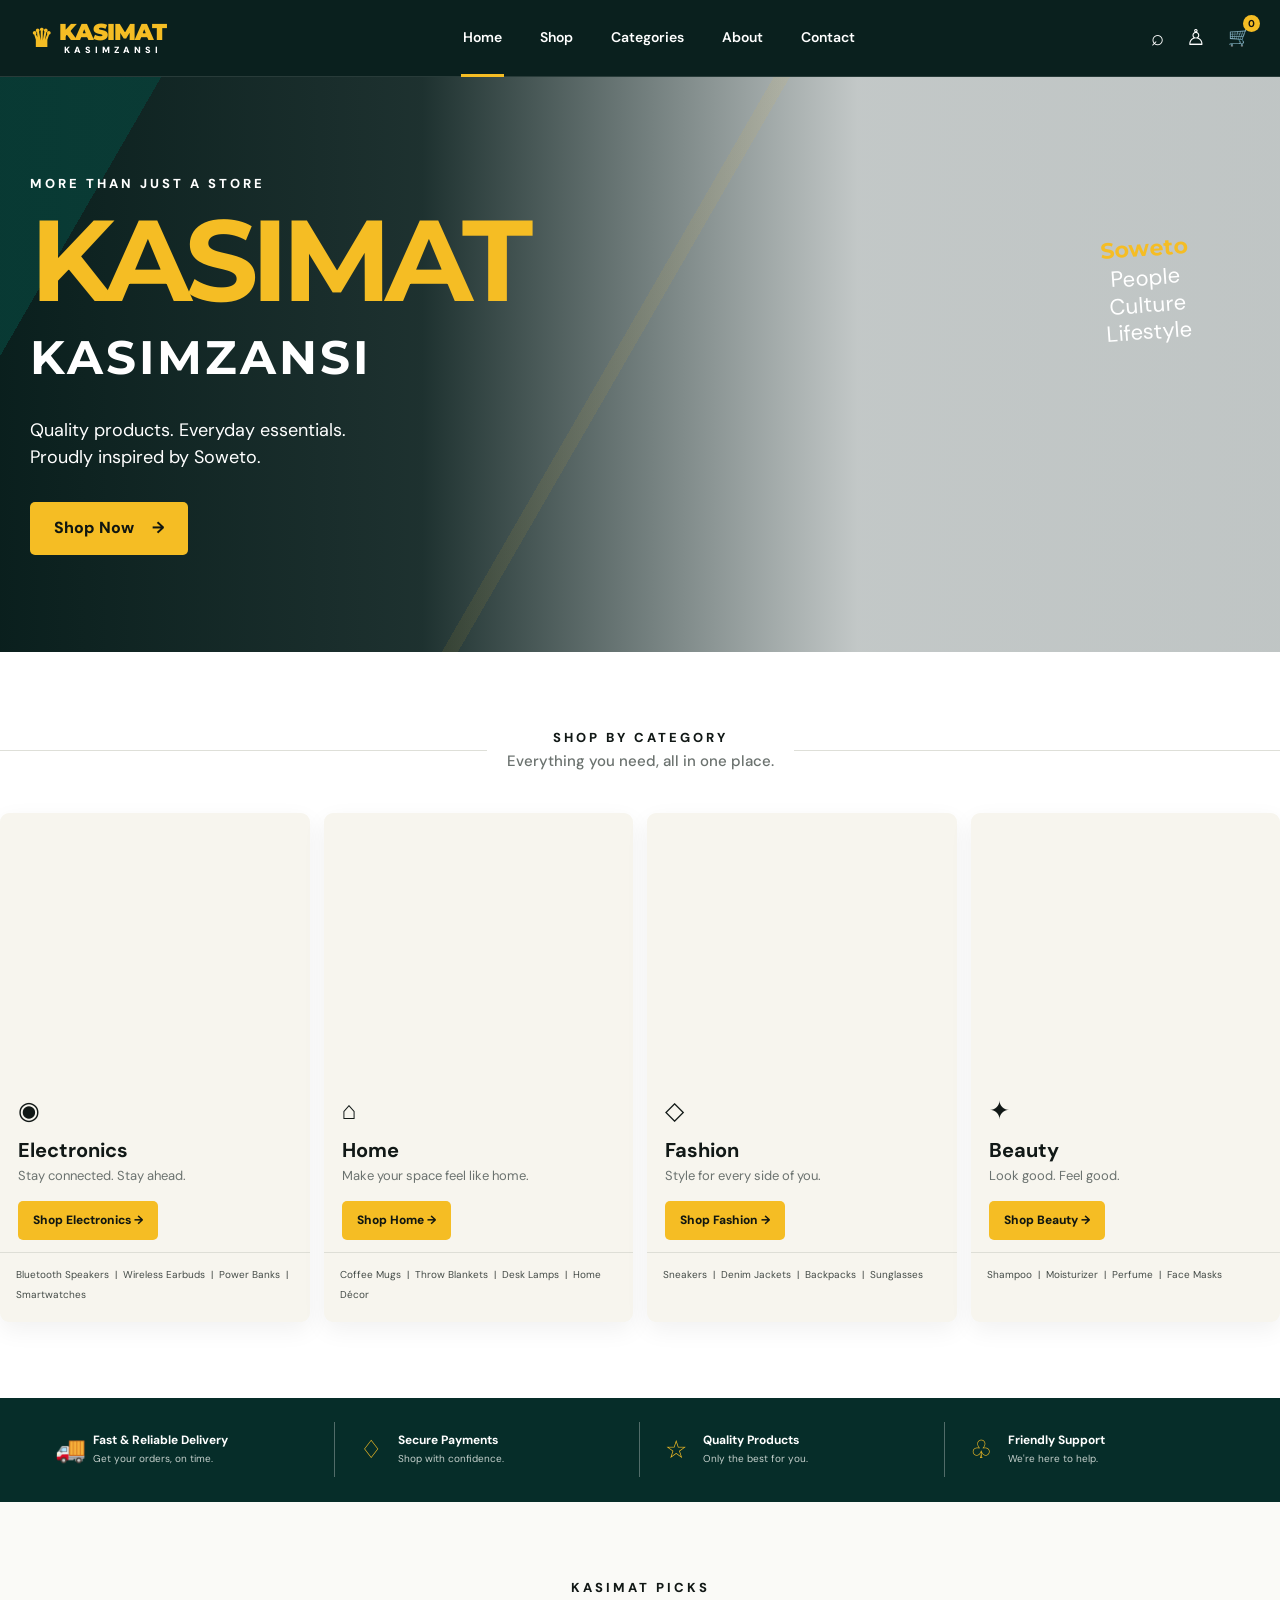
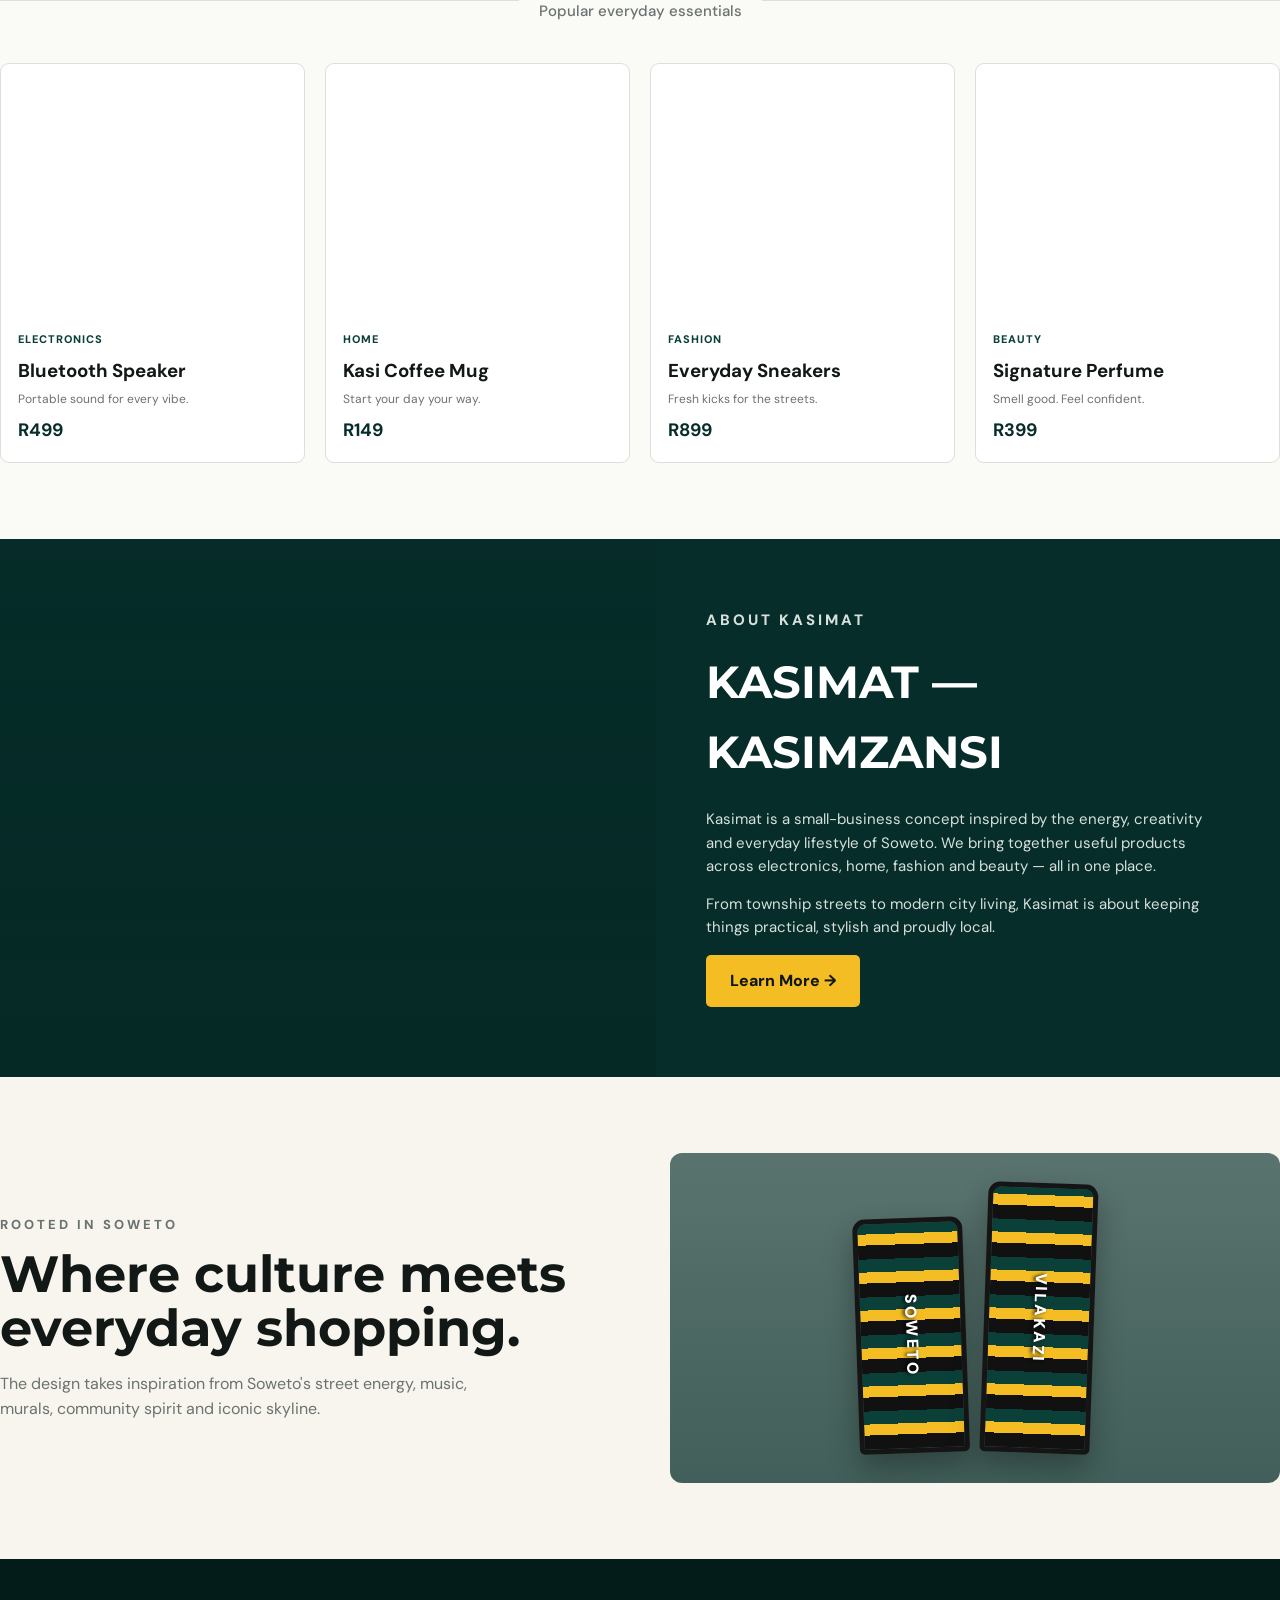
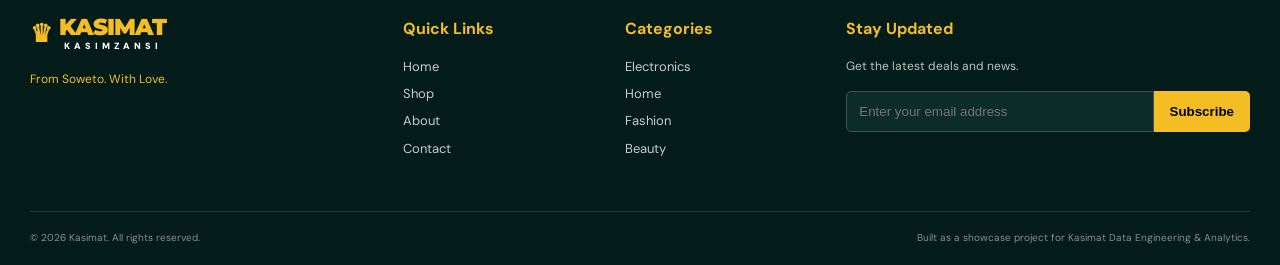
==== 06_websites/kasi_mart_website/index.html @ e02f5aec "Kasi mart new website added." ====
<!DOCTYPE html>
<html lang="en">
<head>
  <meta charset="UTF-8">
  <meta name="viewport" content="width=device-width, initial-scale=1.0">
  <meta name="description" content="Kasimat Kasimzansi — everyday products inspired by Soweto culture and lifestyle.">
  <title>Kasimat | Kasimzansi</title>
  <link rel="preconnect" href="https://fonts.googleapis.com">
  <link rel="preconnect" href="https://fonts.gstatic.com" crossorigin>
  <link href="https://fonts.googleapis.com/css2?family=DM+Sans:wght@400;500;600;700&family=Montserrat:wght@700;800;900&display=swap" rel="stylesheet">
  <link rel="stylesheet" href="style.css">
</head>

<body>
  <header class="site-header">
    <div class="container nav">
      <a href="#home" class="logo" aria-label="Kasimat home">
        <span class="crown">♛</span>
        <span>KASIMAT<small>KASIMZANSI</small></span>
      </a>

      <button class="menu-toggle" aria-label="Open menu">☰</button>

      <nav>
        <a class="active" href="#home">Home</a>
        <a href="#categories">Shop</a>
        <a href="#categories">Categories</a>
        <a href="#about">About</a>
        <a href="#contact">Contact</a>
      </nav>

      <div class="nav-icons">
        <span>⌕</span>
        <span>♙</span>
        <span class="cart">🛒<b>0</b></span>
      </div>
    </div>
  </header>

  <main>
    <section id="home" class="hero">
      <div class="hero-overlay"></div>
      <div class="container hero-content">
        <p class="eyebrow">MORE THAN JUST A STORE</p>
        <h1>KASIMAT</h1>
        <h2>KASIMZANSI</h2>
        <p class="hero-copy">
          Quality products. Everyday essentials.<br>
          Proudly inspired by Soweto.
        </p>
        <a href="#categories" class="btn btn-yellow">Shop Now <span>→</span></a>
      </div>

      <div class="hero-note">
        <strong>Soweto</strong>
        <span>People<br>Culture<br>Lifestyle</span>
      </div>
    </section>

    <section id="categories" class="categories section">
      <div class="section-heading">
        <span></span>
        <div>
          <p class="eyebrow">SHOP BY CATEGORY</p>
          <h2>Everything you need, all in one place.</h2>
        </div>
        <span></span>
      </div>

      <div class="category-grid">
        <article class="category-card">
          <div class="category-image electronics"></div>
          <div class="category-content">
            <span class="category-icon">◉</span>
            <h3>Electronics</h3>
            <p>Stay connected. Stay ahead.</p>
            <a href="#products" class="btn btn-yellow small">Shop Electronics →</a>
          </div>
          <div class="product-list">Bluetooth Speakers &nbsp;|&nbsp; Wireless Earbuds &nbsp;|&nbsp; Power Banks &nbsp;|&nbsp; Smartwatches</div>
        </article>

        <article class="category-card">
          <div class="category-image home-products"></div>
          <div class="category-content">
            <span class="category-icon">⌂</span>
            <h3>Home</h3>
            <p>Make your space feel like home.</p>
            <a href="#products" class="btn btn-yellow small">Shop Home →</a>
          </div>
          <div class="product-list">Coffee Mugs &nbsp;|&nbsp; Throw Blankets &nbsp;|&nbsp; Desk Lamps &nbsp;|&nbsp; Home Décor</div>
        </article>

        <article class="category-card">
          <div class="category-image fashion"></div>
          <div class="category-content">
            <span class="category-icon">◇</span>
            <h3>Fashion</h3>
            <p>Style for every side of you.</p>
            <a href="#products" class="btn btn-yellow small">Shop Fashion →</a>
          </div>
          <div class="product-list">Sneakers &nbsp;|&nbsp; Denim Jackets &nbsp;|&nbsp; Backpacks &nbsp;|&nbsp; Sunglasses</div>
        </article>

        <article class="category-card">
          <div class="category-image beauty"></div>
          <div class="category-content">
            <span class="category-icon">✦</span>
            <h3>Beauty</h3>
            <p>Look good. Feel good.</p>
            <a href="#products" class="btn btn-yellow small">Shop Beauty →</a>
          </div>
          <div class="product-list">Shampoo &nbsp;|&nbsp; Moisturizer &nbsp;|&nbsp; Perfume &nbsp;|&nbsp; Face Masks</div>
        </article>
      </div>
    </section>

    <section class="service-strip">
      <div class="container service-grid">
        <div><span>🚚</span><strong>Fast & Reliable Delivery</strong><small>Get your orders, on time.</small></div>
        <div><span>♢</span><strong>Secure Payments</strong><small>Shop with confidence.</small></div>
        <div><span>☆</span><strong>Quality Products</strong><small>Only the best for you.</small></div>
        <div><span>♧</span><strong>Friendly Support</strong><small>We're here to help.</small></div>
      </div>
    </section>

    <section id="products" class="products section">
      <div class="section-heading">
        <span></span>
        <div>
          <p class="eyebrow">KASIMAT PICKS</p>
          <h2>Popular everyday essentials</h2>
        </div>
        <span></span>
      </div>

      <div class="product-grid">
        <article class="product-card">
          <div class="product-photo speaker"></div>
          <div class="product-info"><span>Electronics</span><h3>Bluetooth Speaker</h3><p>Portable sound for every vibe.</p><strong>R499</strong></div>
        </article>
        <article class="product-card">
          <div class="product-photo mug"></div>
          <div class="product-info"><span>Home</span><h3>Kasi Coffee Mug</h3><p>Start your day your way.</p><strong>R149</strong></div>
        </article>
        <article class="product-card">
          <div class="product-photo sneakers"></div>
          <div class="product-info"><span>Fashion</span><h3>Everyday Sneakers</h3><p>Fresh kicks for the streets.</p><strong>R899</strong></div>
        </article>
        <article class="product-card">
          <div class="product-photo perfume"></div>
          <div class="product-info"><span>Beauty</span><h3>Signature Perfume</h3><p>Smell good. Feel confident.</p><strong>R399</strong></div>
        </article>
      </div>
    </section>

    <section id="about" class="about">
      <div class="about-photo"></div>
      <div class="about-content">
        <p class="eyebrow">ABOUT KASIMAT</p>
        <h2>KASIMAT — KASIMZANSI</h2>
        <p>
          Kasimat is a small-business concept inspired by the energy, creativity
          and everyday lifestyle of Soweto. We bring together useful products
          across electronics, home, fashion and beauty — all in one place.
        </p>
        <p>
          From township streets to modern city living, Kasimat is about keeping
          things practical, stylish and proudly local.
        </p>
        <a href="#contact" class="btn btn-yellow">Learn More →</a>
      </div>
    </section>

    <section class="culture section">
      <div>
        <p class="eyebrow">ROOTED IN SOWETO</p>
        <h2>Where culture meets everyday shopping.</h2>
        <p>
          The design takes inspiration from Soweto's street energy, music,
          murals, community spirit and iconic skyline.
        </p>
      </div>
      <div class="towers">
        <div class="tower tower-a"><span>SOWETO</span></div>
        <div class="tower tower-b"><span>VILAKAZI</span></div>
      </div>
    </section>
  </main>

  <footer id="contact">
    <div class="container footer-grid">
      <div>
        <a href="#home" class="logo">
          <span class="crown">♛</span>
          <span>KASIMAT<small>KASIMZANSI</small></span>
        </a>
        <p class="footer-tag">From Soweto. With Love.</p>
      </div>

      <div>
        <h4>Quick Links</h4>
        <a href="#home">Home</a>
        <a href="#categories">Shop</a>
        <a href="#about">About</a>
        <a href="#contact">Contact</a>
      </div>

      <div>
        <h4>Categories</h4>
        <a href="#products">Electronics</a>
        <a href="#products">Home</a>
        <a href="#products">Fashion</a>
        <a href="#products">Beauty</a>
      </div>

      <div>
        <h4>Stay Updated</h4>
        <p>Get the latest deals and news.</p>
        <form class="newsletter" onsubmit="return false;">
          <input type="email" placeholder="Enter your email address" aria-label="Email address">
          <button type="submit">Subscribe</button>
        </form>
      </div>
    </div>

    <div class="container footer-bottom">
      <span>© 2026 Kasimat. All rights reserved.</span>
      <span>Built as a showcase project for Kasimat Data Engineering & Analytics.</span>
    </div>
  </footer>
</body>
</html>
---- 06_websites/kasi_mart_website/style.css ----
:root {
  --green: #062d29;
  --green-2: #0b4039;
  --gold: #f5bd24;
  --cream: #f7f5ee;
  --white: #ffffff;
  --ink: #111816;
  --muted: #6b726f;
  --border: #dedfd8;
  --max: 1220px;
}

* { box-sizing: border-box; margin: 0; padding: 0; }

html { scroll-behavior: smooth; }

body {
  font-family: "DM Sans", Arial, sans-serif;
  color: var(--ink);
  background: var(--white);
  line-height: 1.55;
}

a { color: inherit; text-decoration: none; }

.container {
  width: min(var(--max), calc(100% - 48px));
  margin: 0 auto;
}

.site-header {
  position: sticky;
  top: 0;
  z-index: 20;
  background: rgba(3, 25, 23, .97);
  color: white;
  border-bottom: 1px solid rgba(255,255,255,.12);
}

.nav {
  height: 76px;
  display: flex;
  align-items: center;
  justify-content: space-between;
  gap: 28px;
}

.logo {
  display: inline-flex;
  align-items: center;
  gap: 8px;
  color: var(--gold);
  font-family: Montserrat, sans-serif;
  font-size: 23px;
  font-weight: 900;
  letter-spacing: -1px;
  line-height: .9;
}

.logo small {
  display: block;
  color: white;
  font-family: "DM Sans", sans-serif;
  font-size: 9px;
  letter-spacing: 4px;
  text-align: center;
  margin-top: 4px;
}

.crown { font-size: 25px; }

.nav nav { display: flex; gap: 34px; }

.nav nav a {
  padding: 28px 2px 25px;
  font-size: 14px;
  font-weight: 600;
  border-bottom: 3px solid transparent;
}

.nav nav a:hover, .nav nav a.active { border-color: var(--gold); }

.nav-icons { display: flex; align-items: center; gap: 22px; font-size: 22px; }

.cart { position: relative; font-size: 18px; }
.cart b {
  position: absolute;
  top: -9px;
  right: -10px;
  background: var(--gold);
  color: #111;
  border-radius: 50%;
  font-size: 10px;
  min-width: 17px;
  height: 17px;
  display: grid;
  place-items: center;
}

.menu-toggle { display: none; background: none; color: white; border: 0; font-size: 25px; }

.hero {
  min-height: 575px;
  position: relative;
  overflow: hidden;
  color: white;
  display: flex;
  align-items: center;
  background:
    linear-gradient(90deg, rgba(2,24,22,.97) 0%, rgba(2,24,22,.89) 33%, rgba(2,24,22,.24) 67%, rgba(2,24,22,.25) 100%),
    url("https://images.unsplash.com/photo-1531651008558-ed0788b61f8e?auto=format&fit=crop&w=2000&q=85")
    center/cover;
}

.hero:after {
  content: "";
  position: absolute;
  inset: 0;
  background:
    linear-gradient(120deg, transparent 0 48%, rgba(245,189,36,.08) 48% 49%, transparent 49%),
    linear-gradient(300deg, transparent 0 90%, rgba(8,64,57,.8) 90%);
  pointer-events: none;
}

.hero-content { position: relative; z-index: 2; padding: 80px 0; }

.eyebrow {
  font-size: 13px;
  font-weight: 800;
  letter-spacing: 3px;
}

.hero h1 {
  color: var(--gold);
  font-family: Montserrat, sans-serif;
  font-size: clamp(64px, 9vw, 122px);
  line-height: .9;
  letter-spacing: -7px;
  margin: 14px 0 0;
}

.hero h2 {
  font-family: Montserrat, sans-serif;
  font-size: clamp(25px, 4vw, 47px);
  letter-spacing: 3px;
  margin: 10px 0 22px;
}

.hero-copy { font-size: 18px; margin-bottom: 30px; }

.hero-note {
  position: absolute;
  z-index: 3;
  right: 7%;
  top: 27%;
  color: white;
  transform: rotate(-4deg);
  text-align: center;
}

.hero-note strong {
  display: block;
  color: var(--gold);
  font-family: Montserrat, sans-serif;
  font-size: 22px;
}

.hero-note span { font-family: "DM Sans", sans-serif; font-size: 22px; line-height: 1.1; }

.btn {
  display: inline-flex;
  align-items: center;
  justify-content: center;
  gap: 18px;
  border: 0;
  border-radius: 5px;
  padding: 14px 24px;
  font-weight: 800;
  cursor: pointer;
  transition: .2s ease;
}

.btn:hover { transform: translateY(-2px); }

.btn-yellow { background: var(--gold); color: #101611; }
.btn.small { padding: 10px 15px; font-size: 12px; margin-top: 15px; }

.section { padding: 76px 0; }

.section-heading {
  display: grid;
  grid-template-columns: 1fr auto 1fr;
  align-items: center;
  gap: 20px;
  margin-bottom: 40px;
  text-align: center;
}

.section-heading > span { height: 1px; background: var(--border); }

.section-heading h2 {
  font-size: 15px;
  color: var(--muted);
  font-weight: 500;
  margin-top: 2px;
}

.category-grid { display: grid; grid-template-columns: repeat(4, 1fr); gap: 14px; }

.category-card {
  border-radius: 9px;
  overflow: hidden;
  background: var(--cream);
  box-shadow: 0 8px 25px rgba(0,0,0,.06);
}

.category-image { height: 260px; background-position: center; background-size: cover; }

.electronics {
  background-image: url("https://images.unsplash.com/photo-1608043152269-423dbba4e7e1?auto=format&fit=crop&w=900&q=85");
}
.home-products {
  background-image: url("https://images.unsplash.com/photo-1513506003901-1e6a229e2d15?auto=format&fit=crop&w=900&q=85");
}
.fashion {
  background-image: url("https://images.unsplash.com/photo-1523398002811-999ca8dec234?auto=format&fit=crop&w=900&q=85");
}
.beauty {
  background-image: url("https://images.unsplash.com/photo-1596462502278-27bfdc403348?auto=format&fit=crop&w=900&q=85");
}

.category-content { padding: 19px 18px 12px; }
.category-icon { font-size: 25px; }
.category-content h3 { font-size: 20px; margin-top: 4px; }
.category-content p { color: var(--muted); font-size: 13px; }

.product-list {
  padding: 12px 16px 17px;
  border-top: 1px solid #deded6;
  color: #444b47;
  font-size: 10px;
  line-height: 2;
}

.service-strip { background: var(--green); color: white; }

.service-grid {
  min-height: 104px;
  display: grid;
  grid-template-columns: repeat(4, 1fr);
  align-items: center;
}

.service-grid > div {
  min-height: 55px;
  display: grid;
  grid-template-columns: 38px 1fr;
  grid-template-rows: auto auto;
  align-content: center;
  padding: 0 25px;
  border-right: 1px solid rgba(255,255,255,.3);
}

.service-grid > div:last-child { border-right: 0; }

.service-grid span {
  grid-row: 1 / 3;
  font-size: 25px;
  color: var(--gold);
  align-self: center;
}

.service-grid strong { font-size: 12px; }
.service-grid small { font-size: 10px; color: #c5d0cc; }

.products { background: #fafaf7; }

.product-grid { display: grid; grid-template-columns: repeat(4, 1fr); gap: 20px; }

.product-card {
  background: white;
  border: 1px solid var(--border);
  border-radius: 9px;
  overflow: hidden;
}

.product-photo { height: 245px; background-position: center; background-size: cover; }

.speaker { background-image: url("https://images.unsplash.com/photo-1608043152269-423dbba4e7e1?auto=format&fit=crop&w=700&q=85"); }
.mug { background-image: url("https://images.unsplash.com/photo-1514228742587-6b1558fcca3d?auto=format&fit=crop&w=700&q=85"); }
.sneakers { background-image: url("https://images.unsplash.com/photo-1542291026-7eec264c27ff?auto=format&fit=crop&w=700&q=85"); }
.perfume { background-image: url("https://images.unsplash.com/photo-1541643600914-78b084683601?auto=format&fit=crop&w=700&q=85"); }

.product-info { padding: 17px; }
.product-info span { color: var(--green-2); font-size: 11px; font-weight: 800; text-transform: uppercase; letter-spacing: 1px; }
.product-info h3 { margin: 5px 0; }
.product-info p { color: var(--muted); font-size: 12px; margin-bottom: 8px; }
.product-info strong { font-size: 18px; color: var(--green); }

.about {
  min-height: 430px;
  display: grid;
  grid-template-columns: 1.05fr 1fr;
  background: var(--green);
  color: white;
}

.about-photo {
  min-height: 430px;
  background:
    linear-gradient(rgba(2,30,27,.08), rgba(2,30,27,.25)),
    url("https://images.unsplash.com/photo-1529156069898-49953e39b3ac?auto=format&fit=crop&w=1100&q=85")
    center/cover;
}

.about-content { padding: 70px 8%; align-self: center; }
.about-content h2 { font-family: Montserrat, sans-serif; font-size: clamp(27px, 4vw, 45px); margin: 12px 0 22px; }
.about-content p { max-width: 570px; color: #d6e0dc; margin-bottom: 15px; font-size: 15px; }

.culture {
  display: grid;
  grid-template-columns: 1fr 1fr;
  gap: 60px;
  align-items: center;
  background: var(--cream);
}

.culture h2 {
  font-family: Montserrat, sans-serif;
  font-size: clamp(30px, 4vw, 52px);
  line-height: 1.05;
  margin: 12px 0 18px;
}

.culture p { max-width: 520px; color: var(--muted); }

.towers {
  min-height: 300px;
  display: flex;
  justify-content: center;
  align-items: end;
  gap: 18px;
  padding: 30px;
  background:
    linear-gradient(rgba(5,45,41,.65), rgba(5,45,41,.75)),
    url("https://images.unsplash.com/photo-1539650116574-75c0c6d73f6e?auto=format&fit=crop&w=1100&q=85")
    center/cover;
  border-radius: 12px;
  overflow: hidden;
}

.tower {
  width: 110px;
  height: 235px;
  border-radius: 12px 12px 5px 5px;
  background: repeating-linear-gradient(0deg, #111 0 14px, #f5bd24 14px 25px, #0b4039 25px 38px);
  border: 5px solid #151515;
  box-shadow: 0 15px 30px rgba(0,0,0,.3);
  display: grid;
  place-items: center;
  transform: rotate(-2deg);
}

.tower-b { height: 270px; transform: rotate(2deg); }
.tower span {
  color: white;
  font-weight: 900;
  font-size: 16px;
  letter-spacing: 2px;
  writing-mode: vertical-rl;
  text-shadow: 0 2px 4px #000;
}

footer {
  background: #031c1a;
  color: white;
  padding: 58px 0 20px;
}

.footer-grid { display: grid; grid-template-columns: 1.3fr .7fr .7fr 1.6fr; gap: 45px; }

.footer-grid h4 { color: var(--gold); margin-bottom: 15px; }
.footer-grid > div > a:not(.logo) { display: block; color: #c4cfcb; font-size: 13px; margin: 7px 0; }
.footer-grid p { color: #b8c5c0; font-size: 12px; }

.footer-tag { margin-top: 20px; color: var(--gold) !important; }

.newsletter { display: flex; margin-top: 15px; }
.newsletter input {
  min-width: 0;
  flex: 1;
  border: 1px solid #40524e;
  background: #0b2c29;
  color: white;
  padding: 12px;
  border-radius: 5px 0 0 5px;
}
.newsletter button {
  border: 0;
  padding: 0 16px;
  background: var(--gold);
  font-weight: 800;
  border-radius: 0 5px 5px 0;
}

.footer-bottom {
  border-top: 1px solid rgba(255,255,255,.12);
  margin-top: 45px;
  padding-top: 18px;
  display: flex;
  justify-content: space-between;
  gap: 20px;
  color: #83928d;
  font-size: 10px;
}

@media (max-width: 1050px) {
  .category-grid, .product-grid { grid-template-columns: repeat(2, 1fr); }
  .service-grid { grid-template-columns: repeat(2, 1fr); padding: 15px 0; }
  .service-grid > div:nth-child(2) { border-right: 0; }
  .footer-grid { grid-template-columns: 1fr 1fr; }
}

@media (max-width: 760px) {
  .container { width: min(var(--max), calc(100% - 30px)); }
  .nav nav, .nav-icons { display: none; }
  .menu-toggle { display: block; margin-left: auto; }
  .hero { min-height: 620px; background-position: 62% center; }
  .hero-note { display: none; }
  .hero h1 { letter-spacing: -4px; }
  .category-grid, .product-grid, .about, .culture { grid-template-columns: 1fr; }
  .section { padding: 55px 0; }
  .category-image { height: 220px; }
  .service-grid { grid-template-columns: 1fr; }
  .service-grid > div, .service-grid > div:nth-child(2) { border-right: 0; border-bottom: 1px solid rgba(255,255,255,.18); padding: 13px 15px; }
  .about-photo { min-height: 300px; }
  .about-content { padding: 50px 25px; }
  .footer-grid { grid-template-columns: 1fr 1fr; gap: 30px; }
  .footer-bottom { flex-direction: column; }
}

@media (max-width: 480px) {
  .category-grid, .product-grid, .footer-grid { grid-template-columns: 1fr; }
  .section-heading { grid-template-columns: 1fr; }
  .section-heading > span { display: none; }
  .newsletter { flex-direction: column; gap: 8px; }
  .newsletter input, .newsletter button { border-radius: 5px; min-height: 44px; }
}
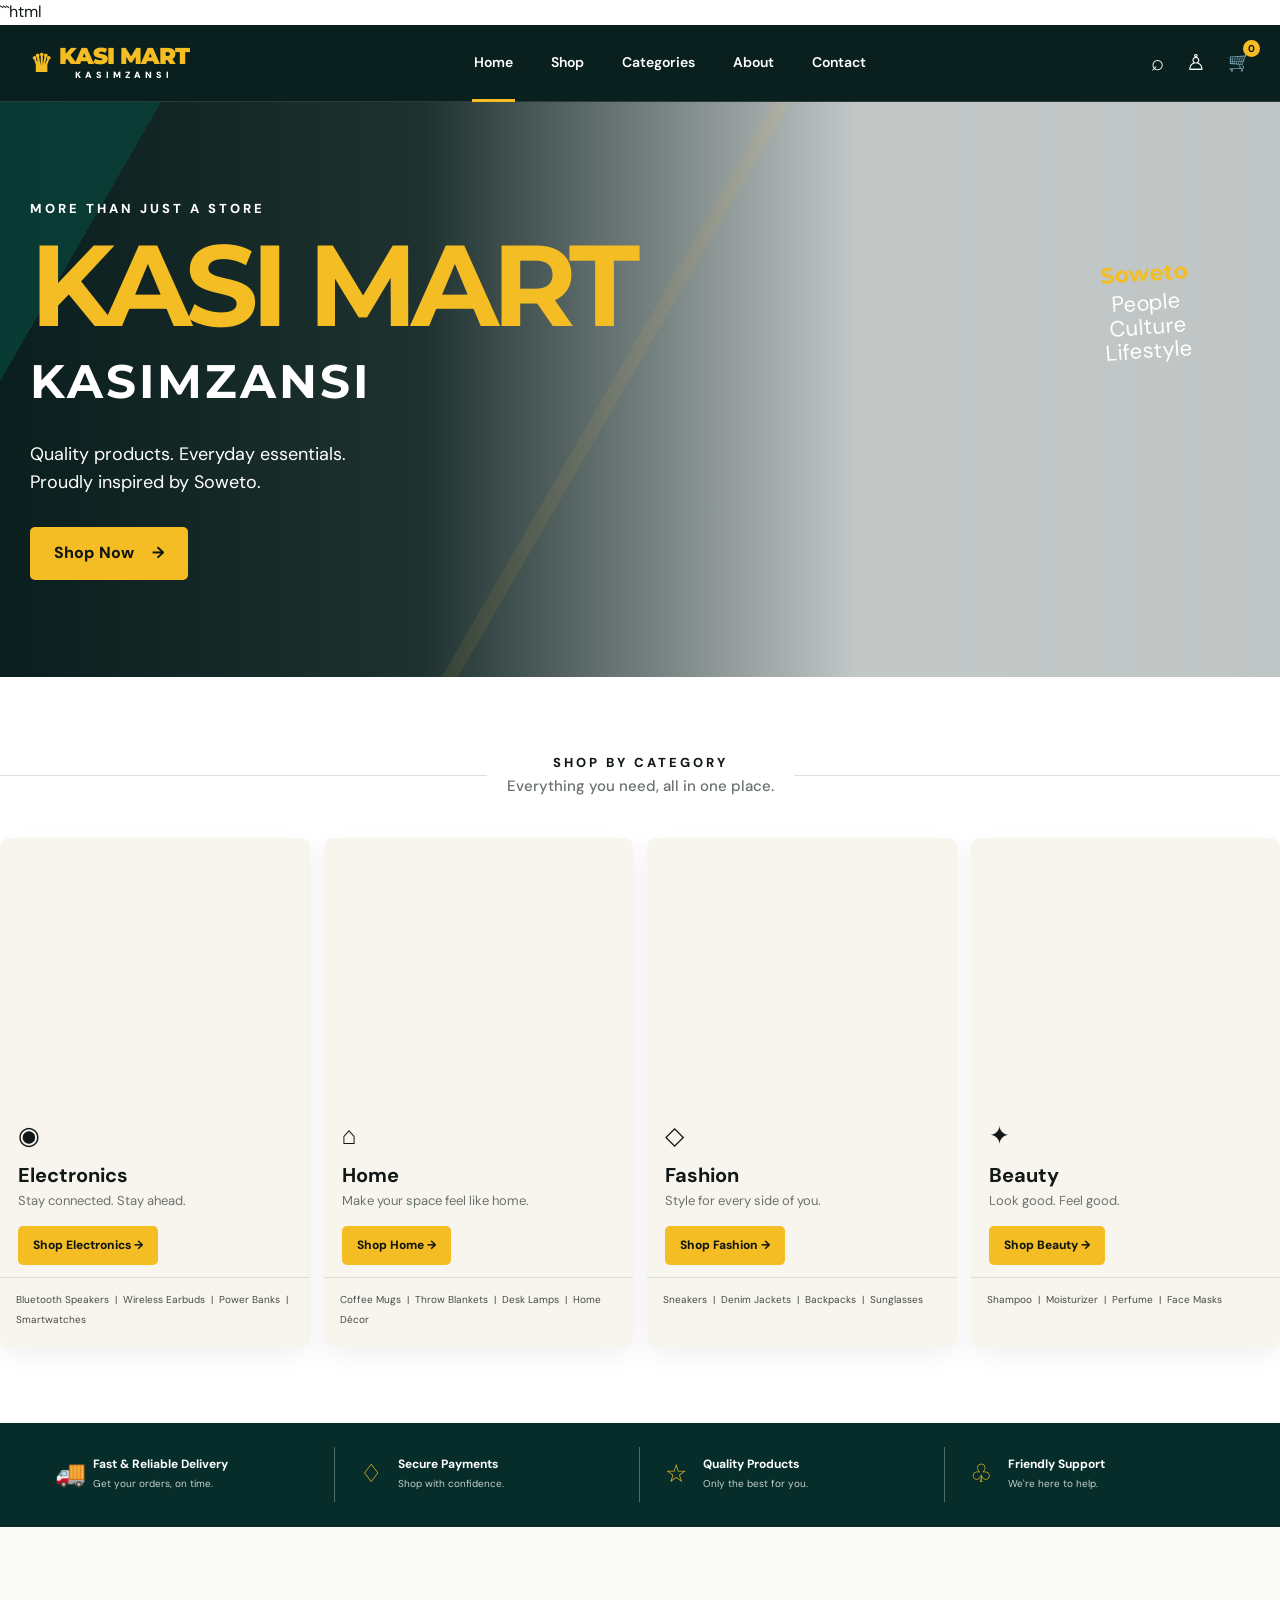
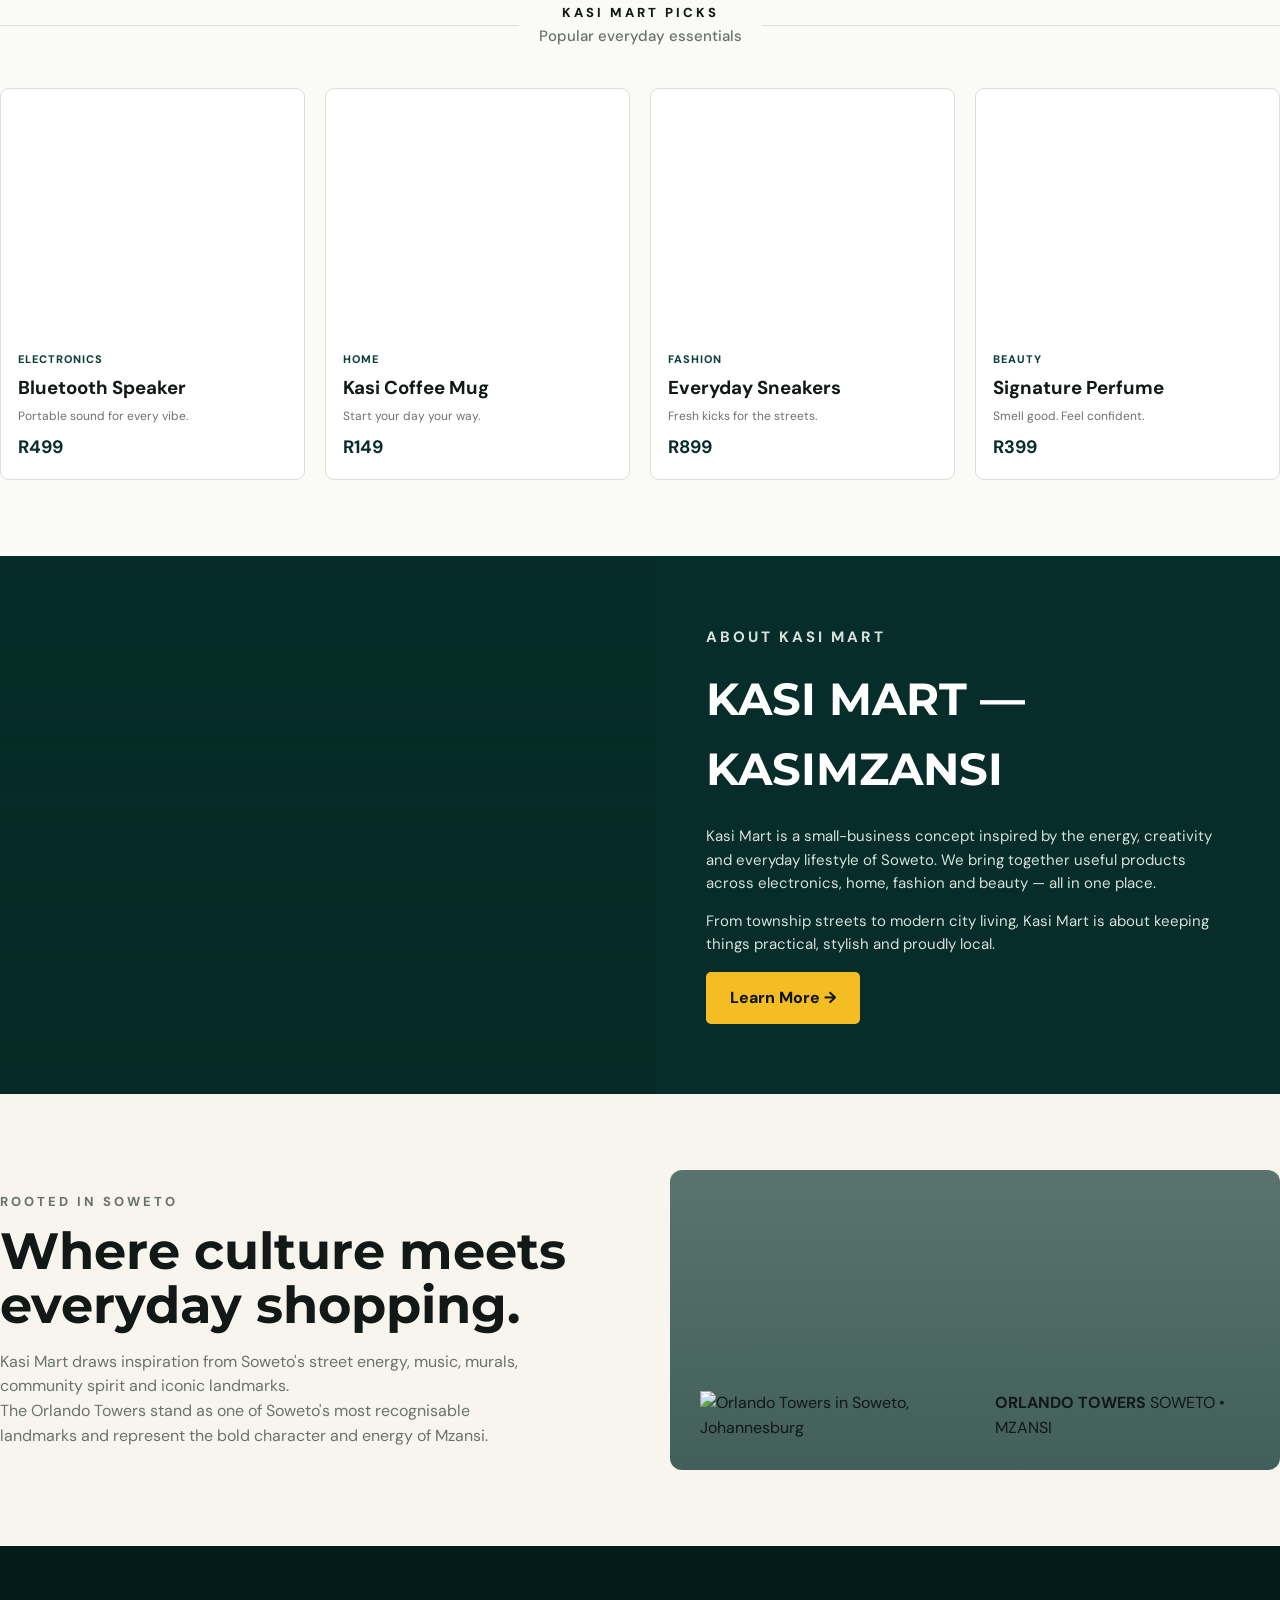
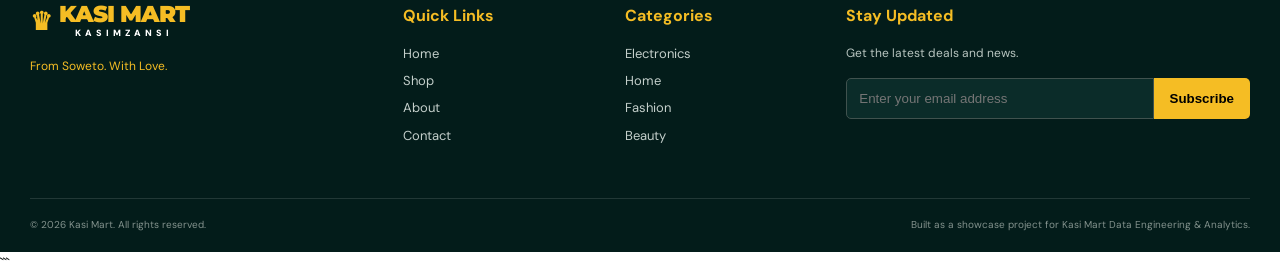
==== commit 1f69c652: "Additional resources." ====
--- a/06_websites/kasi_mart_website/index.html
+++ b/06_websites/kasi_mart_website/index.html
@@ -1,22 +1,34 @@
+```html
 <!DOCTYPE html>
 <html lang="en">
 <head>
   <meta charset="UTF-8">
   <meta name="viewport" content="width=device-width, initial-scale=1.0">
-  <meta name="description" content="Kasimat Kasimzansi — everyday products inspired by Soweto culture and lifestyle.">
-  <title>Kasimat | Kasimzansi</title>
+
+  <meta name="description" content="Kasi Mart Kasimzansi — everyday products inspired by Soweto culture, lifestyle and Mzansi energy.">
+
+  <title>Kasi Mart | Kasimzansi</title>
+
   <link rel="preconnect" href="https://fonts.googleapis.com">
   <link rel="preconnect" href="https://fonts.gstatic.com" crossorigin>
+
   <link href="https://fonts.googleapis.com/css2?family=DM+Sans:wght@400;500;600;700&family=Montserrat:wght@700;800;900&display=swap" rel="stylesheet">
+
   <link rel="stylesheet" href="style.css">
 </head>
 
 <body>
+
+  <!-- HEADER -->
   <header class="site-header">
     <div class="container nav">
-      <a href="#home" class="logo" aria-label="Kasimat home">
+
+      <a href="#home" class="logo" aria-label="Kasi Mart home">
         <span class="crown">♛</span>
-        <span>KASIMAT<small>KASIMZANSI</small></span>
+        <span>
+          KASI MART
+          <small>KASIMZANSI</small>
+        </span>
       </a>
 
       <button class="menu-toggle" aria-label="Open menu">☰</button>
@@ -34,199 +46,469 @@
         <span>♙</span>
         <span class="cart">🛒<b>0</b></span>
       </div>
+
     </div>
   </header>
 
+
   <main>
+
+    <!-- HERO -->
     <section id="home" class="hero">
+
       <div class="hero-overlay"></div>
+
       <div class="container hero-content">
+
         <p class="eyebrow">MORE THAN JUST A STORE</p>
-        <h1>KASIMAT</h1>
+
+        <h1>KASI MART</h1>
+
         <h2>KASIMZANSI</h2>
+
         <p class="hero-copy">
           Quality products. Everyday essentials.<br>
           Proudly inspired by Soweto.
         </p>
-        <a href="#categories" class="btn btn-yellow">Shop Now <span>→</span></a>
+
+        <a href="#categories" class="btn btn-yellow">
+          Shop Now <span>→</span>
+        </a>
+
       </div>
 
       <div class="hero-note">
         <strong>Soweto</strong>
-        <span>People<br>Culture<br>Lifestyle</span>
-      </div>
+        <span>
+          People<br>
+          Culture<br>
+          Lifestyle
+        </span>
+      </div>
+
     </section>
 
+
+    <!-- CATEGORIES -->
     <section id="categories" class="categories section">
+
       <div class="section-heading">
         <span></span>
+
         <div>
           <p class="eyebrow">SHOP BY CATEGORY</p>
           <h2>Everything you need, all in one place.</h2>
         </div>
+
         <span></span>
       </div>
 
+
       <div class="category-grid">
+
+        <!-- ELECTRONICS -->
         <article class="category-card">
+
           <div class="category-image electronics"></div>
+
           <div class="category-content">
+
             <span class="category-icon">◉</span>
+
             <h3>Electronics</h3>
+
             <p>Stay connected. Stay ahead.</p>
-            <a href="#products" class="btn btn-yellow small">Shop Electronics →</a>
-          </div>
-          <div class="product-list">Bluetooth Speakers &nbsp;|&nbsp; Wireless Earbuds &nbsp;|&nbsp; Power Banks &nbsp;|&nbsp; Smartwatches</div>
-        </article>
-
+
+            <a href="#products" class="btn btn-yellow small">
+              Shop Electronics →
+            </a>
+
+          </div>
+
+          <div class="product-list">
+            Bluetooth Speakers &nbsp;|&nbsp;
+            Wireless Earbuds &nbsp;|&nbsp;
+            Power Banks &nbsp;|&nbsp;
+            Smartwatches
+          </div>
+
+        </article>
+
+
+        <!-- HOME -->
         <article class="category-card">
+
           <div class="category-image home-products"></div>
+
           <div class="category-content">
+
             <span class="category-icon">⌂</span>
+
             <h3>Home</h3>
+
             <p>Make your space feel like home.</p>
-            <a href="#products" class="btn btn-yellow small">Shop Home →</a>
-          </div>
-          <div class="product-list">Coffee Mugs &nbsp;|&nbsp; Throw Blankets &nbsp;|&nbsp; Desk Lamps &nbsp;|&nbsp; Home Décor</div>
-        </article>
-
+
+            <a href="#products" class="btn btn-yellow small">
+              Shop Home →
+            </a>
+
+          </div>
+
+          <div class="product-list">
+            Coffee Mugs &nbsp;|&nbsp;
+            Throw Blankets &nbsp;|&nbsp;
+            Desk Lamps &nbsp;|&nbsp;
+            Home Décor
+          </div>
+
+        </article>
+
+
+        <!-- FASHION -->
         <article class="category-card">
+
           <div class="category-image fashion"></div>
+
           <div class="category-content">
+
             <span class="category-icon">◇</span>
+
             <h3>Fashion</h3>
+
             <p>Style for every side of you.</p>
-            <a href="#products" class="btn btn-yellow small">Shop Fashion →</a>
-          </div>
-          <div class="product-list">Sneakers &nbsp;|&nbsp; Denim Jackets &nbsp;|&nbsp; Backpacks &nbsp;|&nbsp; Sunglasses</div>
-        </article>
-
+
+            <a href="#products" class="btn btn-yellow small">
+              Shop Fashion →
+            </a>
+
+          </div>
+
+          <div class="product-list">
+            Sneakers &nbsp;|&nbsp;
+            Denim Jackets &nbsp;|&nbsp;
+            Backpacks &nbsp;|&nbsp;
+            Sunglasses
+          </div>
+
+        </article>
+
+
+        <!-- BEAUTY -->
         <article class="category-card">
+
           <div class="category-image beauty"></div>
+
           <div class="category-content">
+
             <span class="category-icon">✦</span>
+
             <h3>Beauty</h3>
+
             <p>Look good. Feel good.</p>
-            <a href="#products" class="btn btn-yellow small">Shop Beauty →</a>
-          </div>
-          <div class="product-list">Shampoo &nbsp;|&nbsp; Moisturizer &nbsp;|&nbsp; Perfume &nbsp;|&nbsp; Face Masks</div>
-        </article>
-      </div>
+
+            <a href="#products" class="btn btn-yellow small">
+              Shop Beauty →
+            </a>
+
+          </div>
+
+          <div class="product-list">
+            Shampoo &nbsp;|&nbsp;
+            Moisturizer &nbsp;|&nbsp;
+            Perfume &nbsp;|&nbsp;
+            Face Masks
+          </div>
+
+        </article>
+
+      </div>
+
     </section>
 
+
+    <!-- SERVICE STRIP -->
     <section class="service-strip">
+
       <div class="container service-grid">
-        <div><span>🚚</span><strong>Fast & Reliable Delivery</strong><small>Get your orders, on time.</small></div>
-        <div><span>♢</span><strong>Secure Payments</strong><small>Shop with confidence.</small></div>
-        <div><span>☆</span><strong>Quality Products</strong><small>Only the best for you.</small></div>
-        <div><span>♧</span><strong>Friendly Support</strong><small>We're here to help.</small></div>
-      </div>
+
+        <div>
+          <span>🚚</span>
+          <strong>Fast & Reliable Delivery</strong>
+          <small>Get your orders, on time.</small>
+        </div>
+
+        <div>
+          <span>♢</span>
+          <strong>Secure Payments</strong>
+          <small>Shop with confidence.</small>
+        </div>
+
+        <div>
+          <span>☆</span>
+          <strong>Quality Products</strong>
+          <small>Only the best for you.</small>
+        </div>
+
+        <div>
+          <span>♧</span>
+          <strong>Friendly Support</strong>
+          <small>We're here to help.</small>
+        </div>
+
+      </div>
+
     </section>
 
+
+    <!-- PRODUCTS -->
     <section id="products" class="products section">
+
       <div class="section-heading">
+
         <span></span>
+
         <div>
-          <p class="eyebrow">KASIMAT PICKS</p>
+          <p class="eyebrow">KASI MART PICKS</p>
           <h2>Popular everyday essentials</h2>
         </div>
+
         <span></span>
-      </div>
+
+      </div>
+
 
       <div class="product-grid">
+
+        <!-- SPEAKER -->
         <article class="product-card">
+
           <div class="product-photo speaker"></div>
-          <div class="product-info"><span>Electronics</span><h3>Bluetooth Speaker</h3><p>Portable sound for every vibe.</p><strong>R499</strong></div>
-        </article>
+
+          <div class="product-info">
+            <span>Electronics</span>
+            <h3>Bluetooth Speaker</h3>
+            <p>Portable sound for every vibe.</p>
+            <strong>R499</strong>
+          </div>
+
+        </article>
+
+
+        <!-- MUG -->
         <article class="product-card">
+
           <div class="product-photo mug"></div>
-          <div class="product-info"><span>Home</span><h3>Kasi Coffee Mug</h3><p>Start your day your way.</p><strong>R149</strong></div>
-        </article>
+
+          <div class="product-info">
+            <span>Home</span>
+            <h3>Kasi Coffee Mug</h3>
+            <p>Start your day your way.</p>
+            <strong>R149</strong>
+          </div>
+
+        </article>
+
+
+        <!-- SNEAKERS -->
         <article class="product-card">
+
           <div class="product-photo sneakers"></div>
-          <div class="product-info"><span>Fashion</span><h3>Everyday Sneakers</h3><p>Fresh kicks for the streets.</p><strong>R899</strong></div>
-        </article>
+
+          <div class="product-info">
+            <span>Fashion</span>
+            <h3>Everyday Sneakers</h3>
+            <p>Fresh kicks for the streets.</p>
+            <strong>R899</strong>
+          </div>
+
+        </article>
+
+
+        <!-- PERFUME -->
         <article class="product-card">
+
           <div class="product-photo perfume"></div>
-          <div class="product-info"><span>Beauty</span><h3>Signature Perfume</h3><p>Smell good. Feel confident.</p><strong>R399</strong></div>
-        </article>
-      </div>
+
+          <div class="product-info">
+            <span>Beauty</span>
+            <h3>Signature Perfume</h3>
+            <p>Smell good. Feel confident.</p>
+            <strong>R399</strong>
+          </div>
+
+        </article>
+
+      </div>
+
     </section>
 
+
+    <!-- ABOUT -->
     <section id="about" class="about">
+
       <div class="about-photo"></div>
+
       <div class="about-content">
-        <p class="eyebrow">ABOUT KASIMAT</p>
-        <h2>KASIMAT — KASIMZANSI</h2>
+
+        <p class="eyebrow">ABOUT KASI MART</p>
+
+        <h2>KASI MART — KASIMZANSI</h2>
+
         <p>
-          Kasimat is a small-business concept inspired by the energy, creativity
-          and everyday lifestyle of Soweto. We bring together useful products
-          across electronics, home, fashion and beauty — all in one place.
-        </p>
+          Kasi Mart is a small-business concept inspired by the energy,
+          creativity and everyday lifestyle of Soweto. We bring together
+          useful products across electronics, home, fashion and beauty —
+          all in one place.
+        </p>
+
         <p>
-          From township streets to modern city living, Kasimat is about keeping
-          things practical, stylish and proudly local.
-        </p>
-        <a href="#contact" class="btn btn-yellow">Learn More →</a>
-      </div>
+          From township streets to modern city living, Kasi Mart is about
+          keeping things practical, stylish and proudly local.
+        </p>
+
+        <a href="#contact" class="btn btn-yellow">
+          Learn More →
+        </a>
+
+      </div>
+
     </section>
 
+
+    <!-- SOWETO CULTURE -->
     <section class="culture section">
+
+      <div class="culture-content">
+
+        <p class="eyebrow">ROOTED IN SOWETO</p>
+
+        <h2>Where culture meets everyday shopping.</h2>
+
+        <p>
+          Kasi Mart draws inspiration from Soweto's street energy, music,
+          murals, community spirit and iconic landmarks.
+        </p>
+
+        <p>
+          The Orlando Towers stand as one of Soweto's most recognisable
+          landmarks and represent the bold character and energy of Mzansi.
+        </p>
+
+      </div>
+
+
+      <!-- ORLANDO TOWERS -->
+      <div class="towers">
+
+        <div class="tower-image">
+          <img
+            src="assets/orlando-towers.jpg"
+            alt="Orlando Towers in Soweto, Johannesburg"
+          >
+        </div>
+
+        <div class="tower-label">
+          <strong>ORLANDO TOWERS</strong>
+          <span>SOWETO • MZANSI</span>
+        </div>
+
+      </div>
+
+    </section>
+
+  </main>
+
+
+  <!-- FOOTER -->
+  <footer id="contact">
+
+    <div class="container footer-grid">
+
       <div>
-        <p class="eyebrow">ROOTED IN SOWETO</p>
-        <h2>Where culture meets everyday shopping.</h2>
-        <p>
-          The design takes inspiration from Soweto's street energy, music,
-          murals, community spirit and iconic skyline.
-        </p>
-      </div>
-      <div class="towers">
-        <div class="tower tower-a"><span>SOWETO</span></div>
-        <div class="tower tower-b"><span>VILAKAZI</span></div>
-      </div>
-    </section>
-  </main>
-
-  <footer id="contact">
-    <div class="container footer-grid">
+
+        <a href="#home" class="logo">
+
+          <span class="crown">♛</span>
+
+          <span>
+            KASI MART
+            <small>KASIMZANSI</small>
+          </span>
+
+        </a>
+
+        <p class="footer-tag">
+          From Soweto. With Love.
+        </p>
+
+      </div>
+
+
       <div>
-        <a href="#home" class="logo">
-          <span class="crown">♛</span>
-          <span>KASIMAT<small>KASIMZANSI</small></span>
-        </a>
-        <p class="footer-tag">From Soweto. With Love.</p>
-      </div>
-
-      <div>
+
         <h4>Quick Links</h4>
+
         <a href="#home">Home</a>
         <a href="#categories">Shop</a>
         <a href="#about">About</a>
         <a href="#contact">Contact</a>
-      </div>
+
+      </div>
+
 
       <div>
+
         <h4>Categories</h4>
+
         <a href="#products">Electronics</a>
         <a href="#products">Home</a>
         <a href="#products">Fashion</a>
         <a href="#products">Beauty</a>
-      </div>
+
+      </div>
+
 
       <div>
+
         <h4>Stay Updated</h4>
-        <p>Get the latest deals and news.</p>
+
+        <p>
+          Get the latest deals and news.
+        </p>
+
         <form class="newsletter" onsubmit="return false;">
-          <input type="email" placeholder="Enter your email address" aria-label="Email address">
-          <button type="submit">Subscribe</button>
+
+          <input
+            type="email"
+            placeholder="Enter your email address"
+            aria-label="Email address"
+          >
+
+          <button type="submit">
+            Subscribe
+          </button>
+
         </form>
-      </div>
+
+      </div>
+
     </div>
 
+
     <div class="container footer-bottom">
-      <span>© 2026 Kasimat. All rights reserved.</span>
-      <span>Built as a showcase project for Kasimat Data Engineering & Analytics.</span>
+
+      <span>
+        © 2026 Kasi Mart. All rights reserved.
+      </span>
+
+      <span>
+        Built as a showcase project for Kasi Mart Data Engineering & Analytics.
+      </span>
+
     </div>
+
   </footer>
+
 </body>
 </html>
+```
